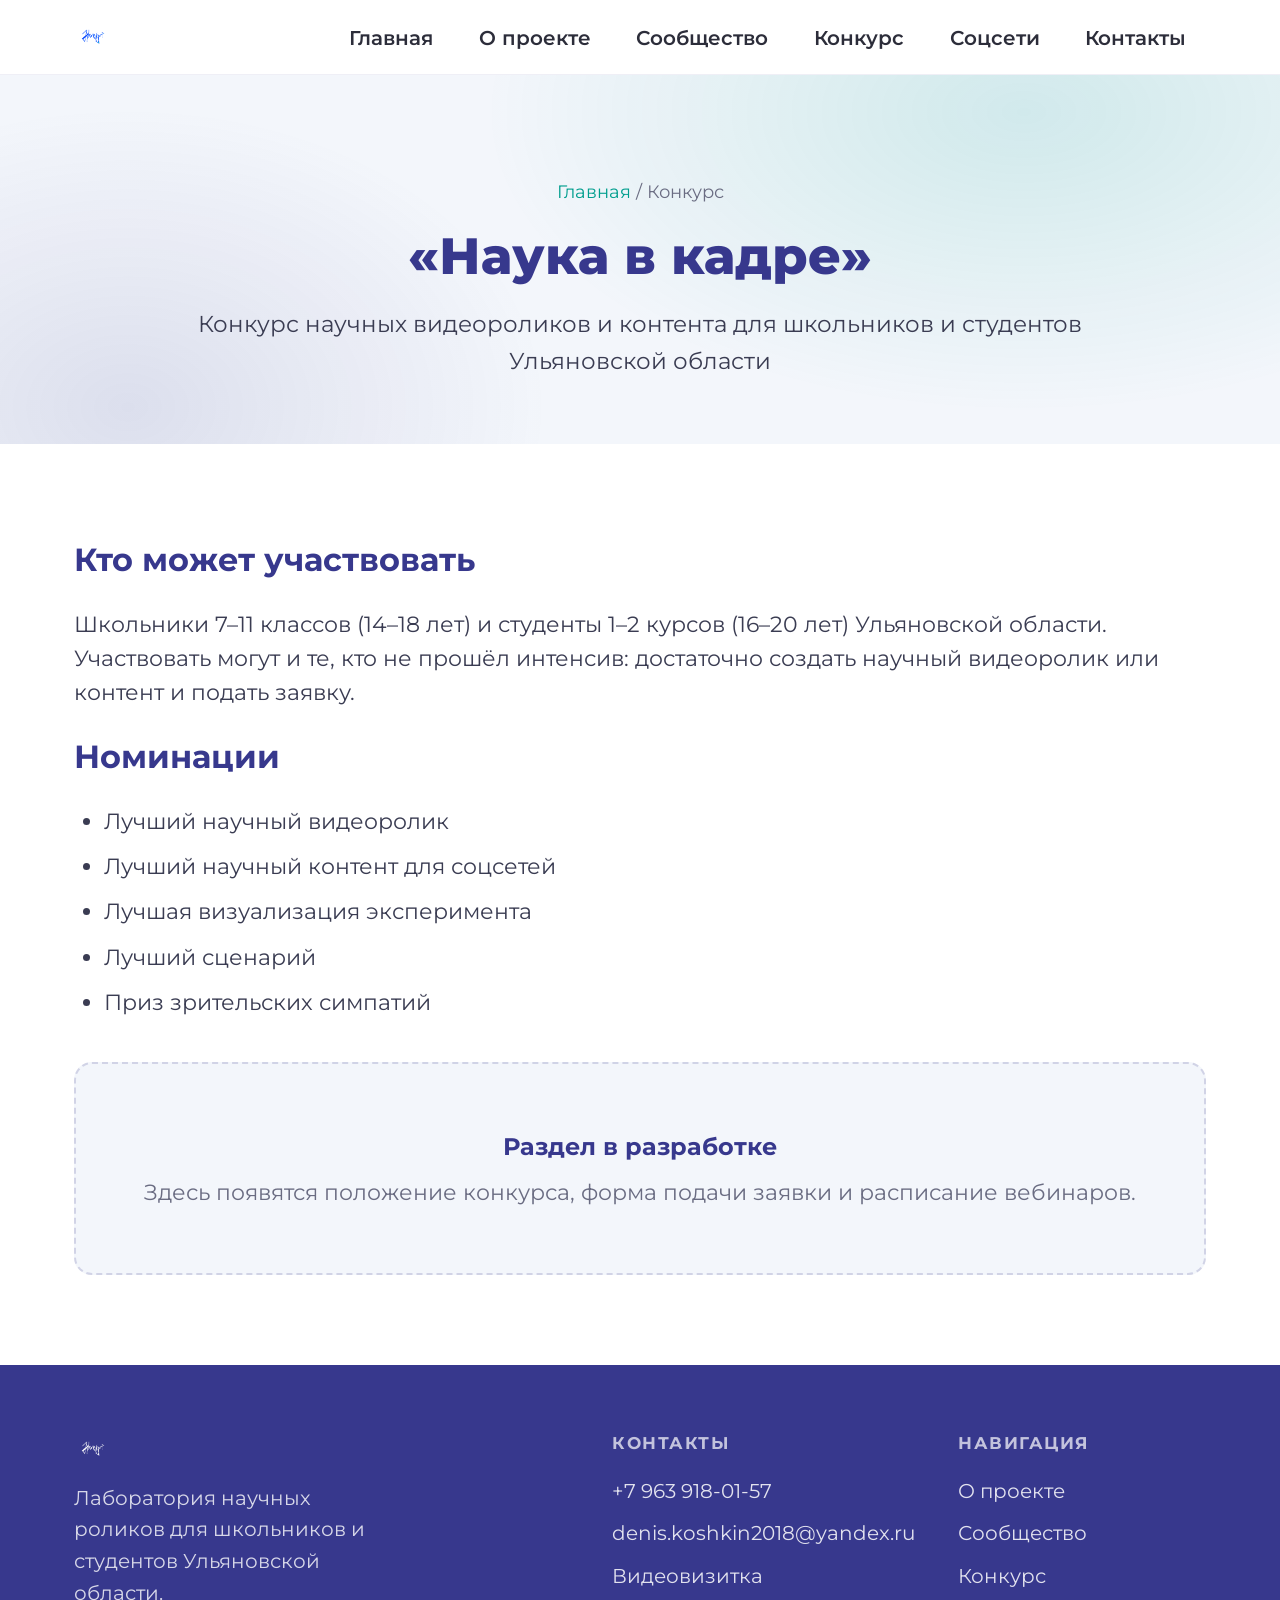
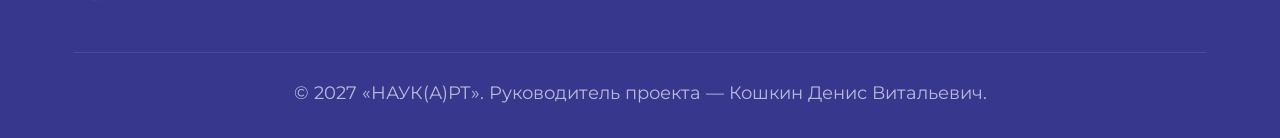
==== contest.html @ 3cbaa11a "Add files via upload" ====
<!DOCTYPE html>
<html lang="ru">
<head>
<meta charset="UTF-8">
<meta name="viewport" content="width=device-width, initial-scale=1.0">
<title>Конкурс «Наука в кадре» — НАУК(А)РТ</title>
<link href="https://fonts.googleapis.com/css2?family=Montserrat:wght@400;600;800&display=swap" rel="stylesheet">
<link rel="stylesheet" href="style.css">
</head>
<body>

<!-- ШАПКА -->
<header class="site-header">
  <div class="container nav">
    <a href="index.html" class="logo">
      <img src="logo.png" alt="НАУК(А)РТ" class="logo-img">
    </a>
    <button class="burger" id="burger" aria-label="Открыть меню">
      <span></span><span></span><span></span>
    </button>
    <ul class="menu" id="menu">
      <li><a href="index.html">Главная</a></li>
      <li><a href="about.html">О проекте</a></li>
      <li><a href="community.html">Сообщество</a></li>
      <li><a href="contest.html">Конкурс</a></li>
      <li><a href="social.html">Соцсети</a></li>
      <li><a href="contacts.html">Контакты</a></li>
    </ul>
  </div>
</header>

<!-- КОНТЕНТ -->
<section class="page-hero">
  <div class="container">
    <div class="breadcrumb"><a href="index.html">Главная</a> / Конкурс</div>
    <h1>«Наука в кадре»</h1>
    <p>Конкурс научных видеороликов и контента для школьников и студентов Ульяновской области</p>
  </div>
</section>

<section class="page-content">
  <div class="container">
    <h2>Кто может участвовать</h2>
    <p>Школьники 7–11 классов (14–18 лет) и студенты 1–2 курсов (16–20 лет) Ульяновской области. Участвовать могут и те, кто не прошёл интенсив: достаточно создать научный видеоролик или контент и подать заявку.</p>

    <h2>Номинации</h2>
    <ul>
      <li>Лучший научный видеоролик</li>
      <li>Лучший научный контент для соцсетей</li>
      <li>Лучшая визуализация эксперимента</li>
      <li>Лучший сценарий</li>
      <li>Приз зрительских симпатий</li>
    </ul>

    <div class="placeholder" style="margin-top:2rem">
      <strong>Раздел в разработке</strong>
      Здесь появятся положение конкурса, форма подачи заявки и расписание вебинаров.
    </div>
  </div>
</section>

<!-- ПОДВАЛ -->
<footer id="contacts">
  <div class="container">
    <div class="foot-grid">
      <div>
        <div class="logo" style="color:#fff;margin-bottom:14px">
          <img src="logo.png" alt="НАУК(А)РТ" class="logo-img" style="filter:brightness(0) invert(1)">
        </div>
        <p style="opacity:.8;font-size:.92rem;max-width:320px">Лаборатория научных роликов для школьников и студентов Ульяновской области.</p>
      </div>
      <div>
        <h5>Контакты</h5>
        <a href="tel:+79639180157">+7 963 918-01-57</a>
        <a href="mailto:denis.koshkin2018@yandex.ru">denis.koshkin2018@yandex.ru</a>
        <a href="https://vk.ru/wall271059038_926" target="_blank" rel="noopener">Видеовизитка</a>
      </div>
      <div>
        <h5>Навигация</h5>
        <a href="about.html">О проекте</a>
        <a href="community.html">Сообщество</a>
        <a href="contest.html">Конкурс</a>
      </div>
    </div>
    <div class="foot-bottom">© 2027 «НАУК(А)РТ». Руководитель проекта — Кошкин Денис Витальевич.</div>
  </div>
</footer>

<script>
  var burger = document.getElementById('burger');
  var menu = document.getElementById('menu');
  if (burger && menu) {
    burger.addEventListener('click', function(){ menu.classList.toggle('open'); });
    menu.querySelectorAll('a').forEach(function(a){
      a.addEventListener('click', function(){ menu.classList.remove('open'); });
    });
  }
</script>
</body>
</html>
---- style.css ----
/* ================= ПЕРЕМЕННЫЕ ================= */
:root{
  --brand-dark:#37388d;
  --brand-teal:#009e8e;
  --brand-grad:linear-gradient(135deg,#37388d 0%,#009e8e 100%);
  --ink:#1b1c2b;
  --paper:#ffffff;
  --soft:#f3f6fb;
  --radius:18px;
  --shadow:0 10px 30px rgba(55,56,141,.12);
  font-size:clamp(15px, 0.9vw + 10px, 28px);
}
*{box-sizing:border-box;margin:0;padding:0}
html{scroll-behavior:smooth}
body{font-family:'Montserrat',sans-serif;color:var(--ink);background:var(--paper);line-height:1.6;overflow-x:hidden;font-size:1rem}
a{color:inherit;text-decoration:none}
img{max-width:100%;display:block}
.container{max-width:1180px;margin:0 auto;padding:0 24px;width:100%}
section{padding:clamp(50px,7vw,110px) 0}
.soft{background:var(--soft)}

/* ================= ШАПКА ================= */
.site-header{position:sticky;top:0;z-index:100;background:rgba(255,255,255,.92);backdrop-filter:blur(12px);border-bottom:1px solid rgba(55,56,141,.08)}
.nav{display:flex;align-items:center;justify-content:space-between;height:74px;gap:24px}
.logo{display:flex;align-items:center;gap:10px;font-weight:800;font-size:1.15rem;letter-spacing:.5px;color:var(--brand-dark);white-space:nowrap}
.logo-img{height:40px;width:auto;max-width:180px;object-fit:contain;display:block}
.menu{display:flex;gap:6px;list-style:none;flex-wrap:wrap}
.menu a{padding:.55em 1em;border-radius:999px;font-size:.92rem;font-weight:600;transition:.25s;color:#2c2d3a}
.menu a:hover{background:var(--soft);color:var(--brand-dark)}
.burger{display:none;flex-direction:column;gap:5px;background:none;border:0;cursor:pointer;padding:8px}
.burger span{width:24px;height:2px;background:var(--brand-dark);border-radius:2px;transition:.3s}

/* ================= БАННЕР ================= */
.hero{position:relative;background:radial-gradient(900px 500px at 80% 10%,rgba(0,158,142,.14),transparent 60%),radial-gradient(700px 500px at 10% 90%,rgba(55,56,141,.12),transparent 60%),var(--soft);overflow:hidden}
.hero-inner{display:grid;grid-template-columns:1.15fr .85fr;gap:3rem;align-items:center;padding:clamp(40px,6vw,90px) 0;min-height:78vh}
.hero h1{font-size:clamp(2rem,4.4vw,4.6rem);line-height:1.08;font-weight:800;color:var(--brand-dark);margin-bottom:1.2rem}
.hero h1 .accent{background:var(--brand-grad);-webkit-background-clip:text;background-clip:text;color:transparent}
.hero p.lead{font-size:1.08rem;max-width:36em;color:#3a3c52;margin-bottom:2rem}
.hero-actions{display:flex;gap:1rem;flex-wrap:wrap}
.btn{display:inline-block;padding:.9em 1.7em;border-radius:999px;font-weight:700;font-size:.95rem;transition:.25s;border:2px solid transparent}
.btn-primary{background:var(--brand-grad);color:#fff;box-shadow:var(--shadow)}
.btn-primary:hover{transform:translateY(-2px);filter:brightness(1.07)}
.btn-ghost{border-color:var(--brand-dark);color:var(--brand-dark)}
.btn-ghost:hover{background:var(--brand-dark);color:#fff}

/* ---- МАСКОТ ---- */
.mascot-wrap{position:relative;display:flex;justify-content:center;align-items:center}
.orbit{position:absolute;width:min(36vw,620px);height:min(36vw,620px);border:2px dashed rgba(0,158,142,.3);border-radius:50%;animation:spin 26s linear infinite;pointer-events:none}
@keyframes spin{to{transform:rotate(360deg)}}
.mascot{position:relative;width:min(38vw,640px);transition:transform .12s ease-out;will-change:transform}
.mascot img{width:100%;user-select:none;-webkit-user-drag:none}
@keyframes float{0%,100%{transform:translateY(0)}50%{transform:translateY(-12px)}}
.mascot-float{animation:float 4.5s ease-in-out infinite}

/* ================= О ПРОЕКТЕ ================= */
.section-head{max-width:52em;margin-bottom:3rem}
.kicker{display:inline-block;font-size:.75rem;font-weight:800;letter-spacing:2px;text-transform:uppercase;color:var(--brand-teal);margin-bottom:.8rem}
.section-head h2{font-size:clamp(1.6rem,3vw,3.2rem);font-weight:800;color:var(--brand-dark);line-height:1.15;margin-bottom:.9rem}
.section-head p{color:#4a4c63;font-size:1.02rem}
.about-grid{display:grid;grid-template-columns:1fr 1fr;gap:1.6rem}
.card{background:#fff;border:1px solid rgba(55,56,141,.08);border-radius:var(--radius);padding:clamp(20px,2.4vw,40px);box-shadow:0 4px 18px rgba(55,56,141,.05);transition:.3s}
.card:hover{transform:translateY(-4px);box-shadow:var(--shadow)}
.card .num{display:inline-grid;place-items:center;width:2.8em;height:2.8em;border-radius:12px;background:var(--brand-grad);color:#fff;font-weight:800;margin-bottom:1rem;font-size:1rem}
.card h3{font-size:1.15rem;color:var(--brand-dark);margin-bottom:.6rem}
.card p{font-size:.95rem;color:#4a4c63}
.levels{display:grid;grid-template-columns:1fr 1fr;gap:1.6rem;margin-top:1.6rem}
.level{border-radius:var(--radius);padding:clamp(20px,2.4vw,40px);background:var(--soft);border-left:6px solid var(--brand-teal)}
.level:nth-child(2){border-left-color:var(--brand-dark)}
.level h4{color:var(--brand-dark);margin-bottom:.5rem;font-size:1.05rem}
.level p{font-size:.93rem;color:#4a4c63}

/* ================= ЗАГОТОВКИ ================= */
.placeholder{background:var(--soft);border:2px dashed rgba(55,56,141,.18);border-radius:var(--radius);padding:clamp(40px,5vw,80px) 30px;text-align:center;color:#6a6c82}
.soft .placeholder{background:#fff}
.placeholder strong{display:block;color:var(--brand-dark);font-size:1.1rem;margin-bottom:.4rem}

/* ================= ПОДВАЛ ================= */
footer{background:var(--brand-dark);color:#fff;padding:clamp(40px,5vw,80px) 0 30px}
.foot-grid{display:grid;grid-template-columns:2fr 1fr 1fr;gap:2rem;margin-bottom:2rem}
footer h5{font-size:.8rem;letter-spacing:1.5px;text-transform:uppercase;opacity:.7;margin-bottom:.9rem}
footer a{opacity:.85;transition:.2s;display:block;margin-bottom:.5rem;font-size:.92rem}
footer a:hover{opacity:1;color:#7ee8dc}
.foot-bottom{border-top:1px solid rgba(255,255,255,.15);padding-top:1.2rem;font-size:.82rem;opacity:.65;text-align:center}

/* ================= ВНУТРЕННИЕ СТРАНИЦЫ ================= */
.page-hero{background:radial-gradient(900px 500px at 80% 10%,rgba(0,158,142,.14),transparent 60%),radial-gradient(700px 500px at 10% 90%,rgba(55,56,141,.12),transparent 60%),var(--soft);padding:clamp(60px,8vw,120px) 0 clamp(40px,5vw,80px);text-align:center}
.page-hero h1{font-size:clamp(2rem,4vw,4rem);color:var(--brand-dark);font-weight:800;line-height:1.1;margin-bottom:1rem}
.page-hero p{font-size:1.08rem;color:#3a3c52;max-width:40em;margin:0 auto}
.breadcrumb{font-size:.85rem;color:#6a6c82;margin-bottom:1rem}
.breadcrumb a{color:var(--brand-teal)}
.page-content{padding:clamp(50px,7vw,110px) 0}
.page-content h2{font-size:clamp(1.4rem,2.5vw,2.2rem);color:var(--brand-dark);margin-bottom:1rem}
.page-content h3{font-size:1.2rem;color:var(--brand-dark);margin:1.6rem 0 .6rem}
.page-content p{margin-bottom:1rem;color:#3a3c52}
.page-content ul{margin:0 0 1rem 1.4rem;color:#3a3c52}
.page-content li{margin-bottom:.5rem}

/* ================= АДАПТИВ ================= */
@media (max-width:980px){
  .hero-inner{grid-template-columns:1fr;text-align:center;padding-top:3rem}
  .hero p.lead{margin-inline:auto}
  .hero-actions{justify-content:center}
  .mascot{width:min(70vw,340px)}
  .orbit{width:min(70vw,340px);height:min(70vw,340px)}
  .about-grid,.levels,.foot-grid{grid-template-columns:1fr}
}
@media (max-width:720px){
  .burger{display:flex}
  .menu{position:absolute;top:74px;left:0;right:0;background:#fff;flex-direction:column;gap:0;padding:10px 20px 20px;box-shadow:var(--shadow);transform:translateY(-140%);transition:.3s;border-bottom:1px solid rgba(55,56,141,.1)}
  .menu.open{transform:translateY(0)}
  .menu a{padding:14px 8px;border-radius:10px}
}

/* ================= 4K / QHD ================= */
@media (min-width:2000px){
  .container{max-width:1800px;padding:0 60px}
  .nav{height:100px;gap:40px}
  .logo{font-size:1.5rem;gap:14px}
  .logo-img{height:56px;max-width:240px}
  .menu{gap:10px}
  .menu a{font-size:1rem;padding:.7em 1.3em}
  .hero-inner{gap:5rem;min-height:82vh}
  .hero p.lead{max-width:40em}
  .btn{font-size:1rem;padding:1em 2em}
  .hero h1{font-size:clamp(3rem,5vw,5.4rem)}
  .section-head{max-width:60em;margin-bottom:4rem}
  .kicker{font-size:.85rem;letter-spacing:3px}
  .card{border-radius:24px}
  .card .num{width:3.2em;height:3.2em;font-size:1.1rem;border-radius:16px}
  .card h3{font-size:1.4rem}
  .card p{font-size:1.05rem}
  .level h4{font-size:1.25rem}
  .level p{font-size:1.05rem}
  .placeholder strong{font-size:1.4rem}
  footer h5{font-size:.95rem}
  footer a{font-size:1.05rem}
  .foot-bottom{font-size:.95rem;padding-top:1.6rem}
}
@media (min-width:3200px){
  .container{max-width:3000px;padding:0 100px}
  .nav{height:130px;gap:60px}
  .logo{font-size:2rem;gap:20px}
  .logo-img{height:76px;max-width:320px}
  .menu a{font-size:1.15rem;padding:.8em 1.5em}
  .hero-inner{gap:7rem;padding:8rem 0;min-height:85vh}
  .hero h1{font-size:clamp(4rem,5.5vw,7rem)}
  .hero p.lead{font-size:1.3rem;max-width:42em;margin-bottom:3rem}
  .btn{font-size:1.15rem;padding:1.1em 2.4em}
  .mascot{width:min(36vw,900px)}
  .orbit{width:min(36vw,900px);height:min(36vw,900px);border-width:4px}
  section{padding:9rem 0}
  .section-head{margin-bottom:5rem}
  .section-head h2{font-size:clamp(3rem,4vw,5rem)}
  .section-head p{font-size:1.3rem}
  .kicker{font-size:1rem;letter-spacing:4px}
  .about-grid,.levels{gap:2.5rem}
  .card{padding:4rem;border-radius:32px}
  .card .num{width:3.6em;height:3.6em;font-size:1.3rem;border-radius:20px;margin-bottom:1.6rem}
  .card h3{font-size:1.8rem;margin-bottom:1rem}
  .card p{font-size:1.25rem}
  .level{padding:4rem;border-radius:32px;border-left-width:12px}
  .level h4{font-size:1.7rem;margin-bottom:.8rem}
  .level p{font-size:1.25rem}
  .placeholder{padding:8rem 4rem;border-width:4px;border-radius:32px}
  .placeholder strong{font-size:1.8rem}
  footer{padding:8rem 0 4rem}
  .foot-grid{gap:5rem;margin-bottom:4rem}
  footer h5{font-size:1.15rem;letter-spacing:2.5px;margin-bottom:1.5rem}
  footer a{font-size:1.3rem;margin-bottom:1rem}
  .foot-bottom{font-size:1.15rem;padding-top:2.5rem}
  .page-hero h1{font-size:clamp(3rem,4.5vw,5.5rem)}
  .page-hero p{font-size:1.3rem}
  .page-content h2{font-size:clamp(2.2rem,3vw,3.4rem)}
  .page-content h3{font-size:1.8rem}
  .page-content p,.page-content li{font-size:1.2rem}
}
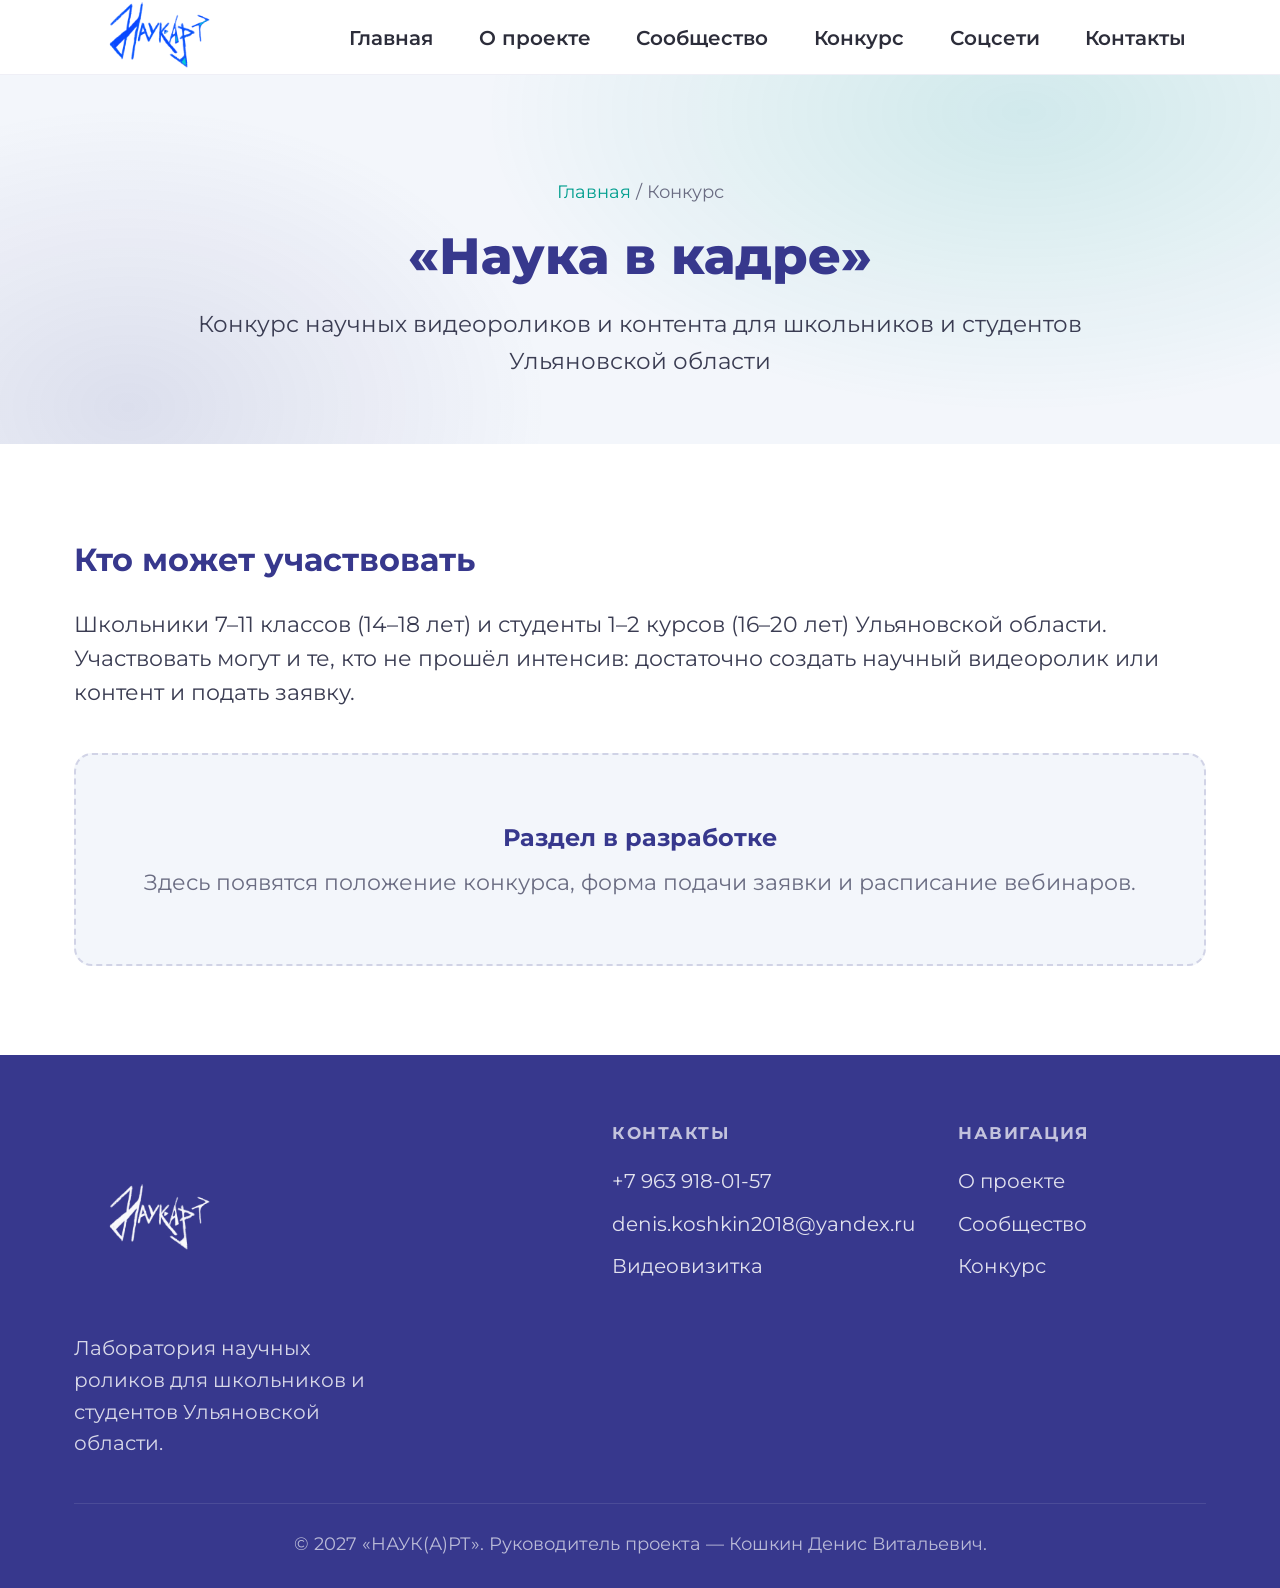
==== commit f866f515: "Update contest.html" ====
--- a/contest.html
+++ b/contest.html
@@ -42,15 +42,6 @@
   <div class="container">
     <h2>Кто может участвовать</h2>
     <p>Школьники 7–11 классов (14–18 лет) и студенты 1–2 курсов (16–20 лет) Ульяновской области. Участвовать могут и те, кто не прошёл интенсив: достаточно создать научный видеоролик или контент и подать заявку.</p>
-
-    <h2>Номинации</h2>
-    <ul>
-      <li>Лучший научный видеоролик</li>
-      <li>Лучший научный контент для соцсетей</li>
-      <li>Лучшая визуализация эксперимента</li>
-      <li>Лучший сценарий</li>
-      <li>Приз зрительских симпатий</li>
-    </ul>
 
     <div class="placeholder" style="margin-top:2rem">
       <strong>Раздел в разработке</strong>
@@ -97,4 +88,4 @@
   }
 </script>
 </body>
-</html>+</html>
--- a/style.css
+++ b/style.css
@@ -23,7 +23,7 @@
 .site-header{position:sticky;top:0;z-index:100;background:rgba(255,255,255,.92);backdrop-filter:blur(12px);border-bottom:1px solid rgba(55,56,141,.08)}
 .nav{display:flex;align-items:center;justify-content:space-between;height:74px;gap:24px}
 .logo{display:flex;align-items:center;gap:10px;font-weight:800;font-size:1.15rem;letter-spacing:.5px;color:var(--brand-dark);white-space:nowrap}
-.logo-img{height:40px;width:auto;max-width:180px;object-fit:contain;display:block}
+.logo-img{height:200px;width:auto;max-width:180px;object-fit:contain;display:block}
 .menu{display:flex;gap:6px;list-style:none;flex-wrap:wrap}
 .menu a{padding:.55em 1em;border-radius:999px;font-size:.92rem;font-weight:600;transition:.25s;color:#2c2d3a}
 .menu a:hover{background:var(--soft);color:var(--brand-dark)}
@@ -173,4 +173,4 @@
   .page-content h2{font-size:clamp(2.2rem,3vw,3.4rem)}
   .page-content h3{font-size:1.8rem}
   .page-content p,.page-content li{font-size:1.2rem}
-}+}
